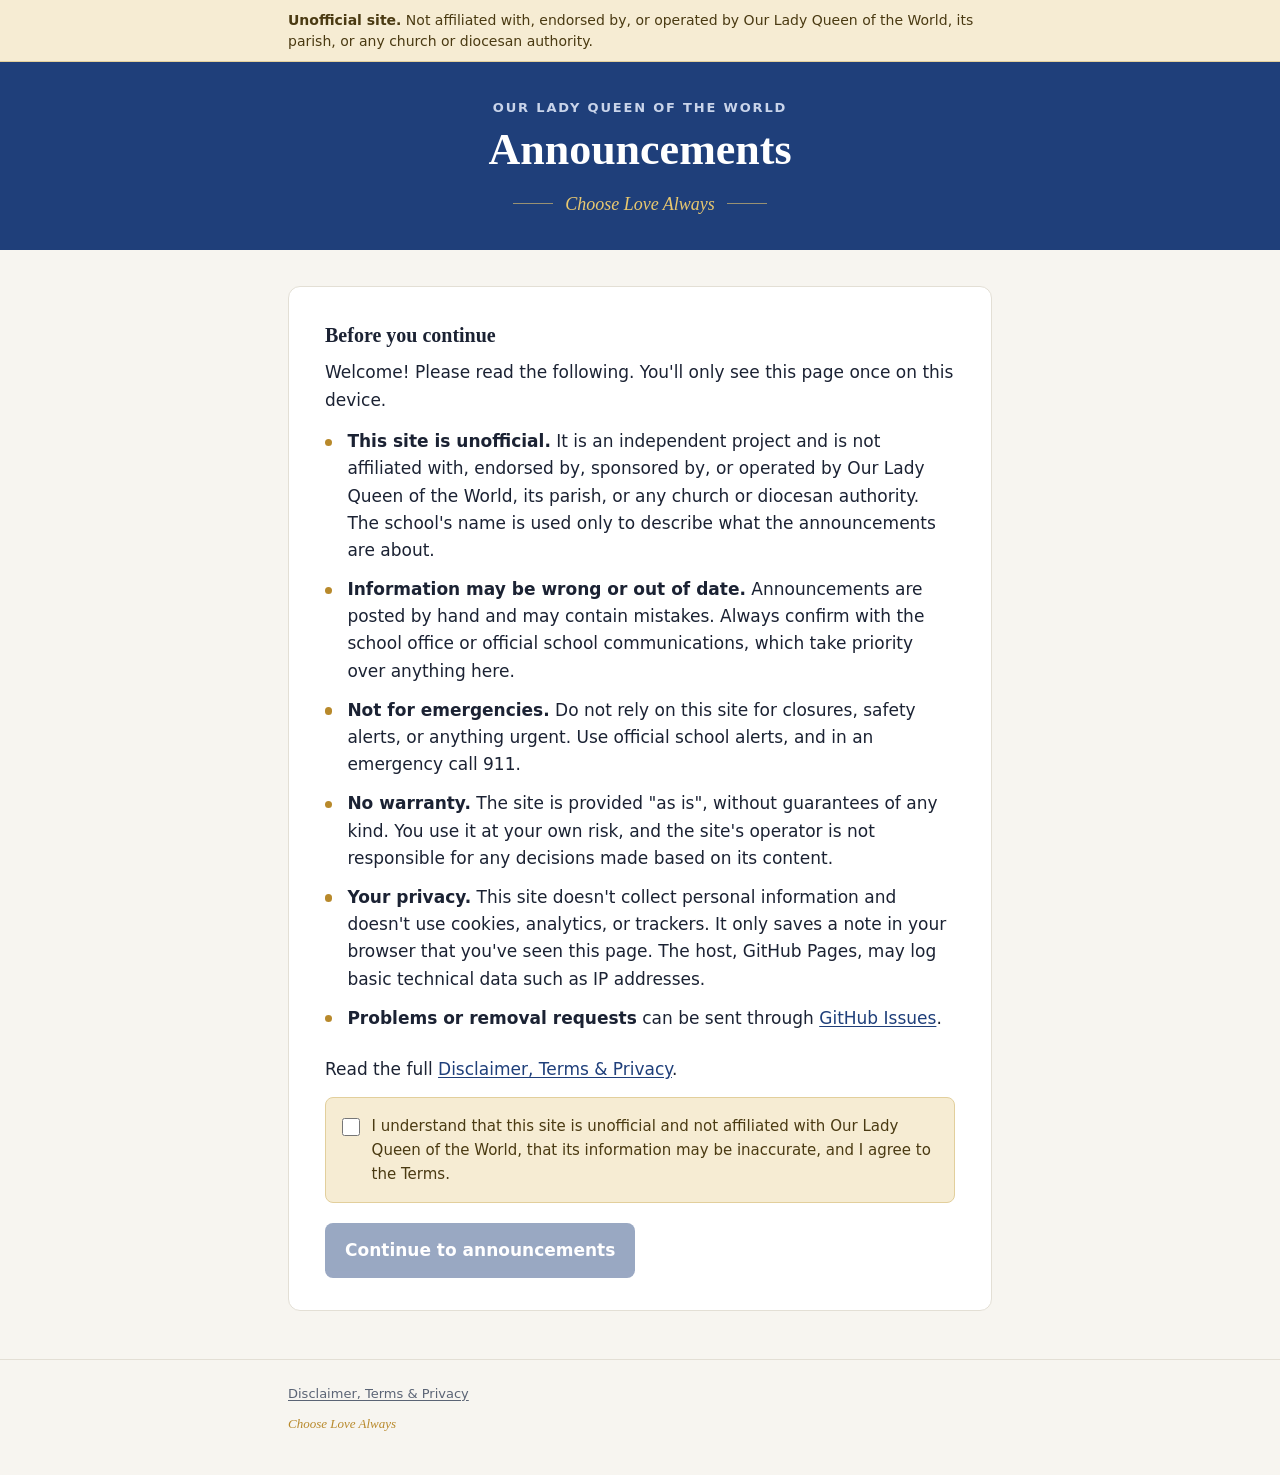
==== index.html @ 1a2df344 "Framework" ====
<!doctype html>
<html lang="en">
<head>
  <meta charset="utf-8">
  <meta name="viewport" content="width=device-width, initial-scale=1">
  <title>OLQW Announcements (Unofficial)</title>
  <meta name="description" content="Unofficial daily announcements for Our Lady Queen of the World. Not affiliated with or endorsed by the school.">
  <script src="assets/gate.js"></script>
  <link rel="stylesheet" href="assets/styles.css">
</head>
<body data-page="home">
  <div class="notice" role="note">
    <div class="wrap">
      <strong>Unofficial site.</strong> Not affiliated with, endorsed by, or operated by Our Lady Queen of the World, its parish, or any church or diocesan authority. Always confirm information with official school sources. <a href="legal.html">Details</a>
    </div>
  </div>

  <header class="site-header">
    <div class="wrap">
      <p class="school">Our Lady Queen of the World</p>
      <h1 class="site-title"><a href="index.html">Announcements</a></h1>
      <p class="motto">Choose Love Always</p>
      <nav class="nav" aria-label="Main">
        <a href="index.html" aria-current="page">Today</a>
        <a href="past.html">Past</a>
        <a href="legal.html">Legal</a>
      </nav>
    </div>
  </header>

  <main>
    <div class="wrap">
      <h2 class="page-heading">Today's Announcements</h2>
      <noscript><p>This page needs JavaScript turned on to show announcements.</p></noscript>
      <div id="announcements" aria-live="polite"></div>
    </div>
  </main>

  <footer class="site-footer">
    <div class="wrap">
      <p>This is an independent, unofficial website. It is not affiliated with, endorsed by, or operated by Our Lady Queen of the World or any related organization. Information may be inaccurate or out of date. Do not rely on it for emergencies or urgent matters.</p>
      <p><a href="legal.html">Disclaimer, Terms &amp; Privacy</a> · <a href="https://github.com/olqwh/announcements/issues" rel="noopener">Report a problem or request removal</a></p>
      <p class="footer-motto">Choose Love Always</p>
    </div>
  </footer>

  <script src="announcements.js"></script>
  <script src="assets/site.js"></script>
</body>
</html>
---- assets/styles.css ----
:root {
  --bg: #f7f5f0;
  --surface: #ffffff;
  --ink: #1b2233;
  --muted: #5b6475;
  --border: #e3dfd5;
  --accent: #1f3f7a;
  --header-bg: #1f3f7a;
  --header-ink: #ffffff;
  --header-muted: #c9d4ea;
  --gold: #b8892b;
  --motto: #e9c86f;
  --notice-bg: #f6ecd3;
  --notice-ink: #4a3a12;
  --notice-border: #e2cf9c;
  --focus: #b8892b;

  --serif: "Iowan Old Style", "Palatino Linotype", Palatino, Georgia, "Times New Roman", serif;
  --sans: system-ui, -apple-system, "Segoe UI", Roboto, "Helvetica Neue", Arial, sans-serif;
}

@media (prefers-color-scheme: dark) {
  :root:not([data-theme="light"]) {
    --bg: #0f1524;
    --surface: #182036;
    --ink: #e8ebf2;
    --muted: #a2abbd;
    --border: #2a3350;
    --accent: #9db8ee;
    --header-bg: #13234a;
    --header-ink: #ffffff;
    --header-muted: #aebcdb;
    --gold: #d9b45a;
    --motto: #e3c26a;
    --notice-bg: #2b2615;
    --notice-ink: #f0e2bb;
    --notice-border: #4d4220;
    --focus: #d9b45a;
  }
}

:root[data-theme="dark"] {
  --bg: #0f1524;
  --surface: #182036;
  --ink: #e8ebf2;
  --muted: #a2abbd;
  --border: #2a3350;
  --accent: #9db8ee;
  --header-bg: #13234a;
  --header-ink: #ffffff;
  --header-muted: #aebcdb;
  --gold: #d9b45a;
  --motto: #e3c26a;
  --notice-bg: #2b2615;
  --notice-ink: #f0e2bb;
  --notice-border: #4d4220;
  --focus: #d9b45a;
}

*, *::before, *::after { box-sizing: border-box; }

html { -webkit-text-size-adjust: 100%; }

body {
  margin: 0;
  min-height: 100vh;
  display: flex;
  flex-direction: column;
  background: var(--bg);
  color: var(--ink);
  font-family: var(--sans);
  font-size: 1.0625rem;
  line-height: 1.6;
}

a { color: var(--accent); text-underline-offset: 2px; }
a:focus-visible, button:focus-visible, input:focus-visible {
  outline: 3px solid var(--focus);
  outline-offset: 2px;
}

.wrap {
  width: 100%;
  max-width: 46rem;
  margin: 0 auto;
  padding: 0 16px;
}

/* Unaffiliation notice */
.notice {
  background: var(--notice-bg);
  color: var(--notice-ink);
  border-bottom: 1px solid var(--notice-border);
  font-size: 0.875rem;
  line-height: 1.5;
}
.notice .wrap { padding-top: 0.6rem; padding-bottom: 0.6rem; }
.notice strong { font-weight: 700; }
.notice a { color: inherit; }

/* Header */
.site-header {
  background: var(--header-bg);
  color: var(--header-ink);
  text-align: center;
}
.site-header .wrap { padding-top: 2.25rem; padding-bottom: 0; }
.school {
  margin: 0;
  font-family: var(--sans);
  font-size: 0.8125rem;
  font-weight: 600;
  letter-spacing: 0.14em;
  text-transform: uppercase;
  color: var(--header-muted);
}
.site-title {
  margin: 0.35rem 0 0;
  font-family: var(--serif);
  font-weight: 600;
  font-size: clamp(2rem, 7vw, 2.75rem);
  line-height: 1.15;
}
.site-title a { color: inherit; text-decoration: none; }
.motto {
  display: flex;
  align-items: center;
  justify-content: center;
  gap: 0.75rem;
  margin: 0.9rem 0 0;
  font-family: var(--serif);
  font-style: italic;
  font-size: 1.125rem;
  color: var(--motto);
}
.motto::before, .motto::after {
  content: "";
  width: 2.5rem;
  height: 1px;
  background: currentColor;
  opacity: 0.6;
}

.nav {
  display: flex;
  justify-content: center;
  gap: 0.25rem;
  margin-top: 1.75rem;
}
.nav a {
  padding: 0.65rem 1rem;
  color: var(--header-muted);
  text-decoration: none;
  font-weight: 600;
  font-size: 0.9375rem;
  border-bottom: 3px solid transparent;
}
.nav a:hover { color: var(--header-ink); }
.nav a[aria-current="page"] {
  color: var(--header-ink);
  border-bottom-color: var(--motto);
}

/* Main */
main { flex: 1; padding: 2.25rem 0 3rem; }

.page-heading {
  margin: 0 0 1.25rem;
  font-family: var(--serif);
  font-weight: 600;
  font-size: 1.75rem;
  line-height: 1.25;
}

.note {
  margin: 0 0 1.25rem;
  padding: 0.75rem 1rem;
  border-left: 3px solid var(--gold);
  background: var(--surface);
  color: var(--muted);
  font-size: 0.9375rem;
}

.day + .day { margin-top: 2.5rem; }
.day-heading {
  margin: 0 0 0.85rem;
  padding-bottom: 0.5rem;
  border-bottom: 1px solid var(--border);
  font-family: var(--serif);
  font-weight: 600;
  font-size: 1.25rem;
  color: var(--ink);
}

.cards { display: grid; gap: 0.85rem; }
.card {
  background: var(--surface);
  border: 1px solid var(--border);
  border-radius: 10px;
  padding: 1.1rem 1.25rem;
}
.card-title {
  margin: 0;
  font-size: 1.0625rem;
  font-weight: 650;
  line-height: 1.35;
}
.card-body {
  margin: 0.4rem 0 0;
  white-space: pre-line;
  overflow-wrap: anywhere;
}
.card-title + .card-body { color: var(--ink); }
.card > :first-child { margin-top: 0; }

.empty {
  text-align: center;
  padding: 3rem 1rem;
  border: 1px dashed var(--border);
  border-radius: 10px;
  color: var(--muted);
}
.empty-title { margin: 0; font-family: var(--serif); font-size: 1.25rem; color: var(--ink); }
.empty-text { margin: 0.35rem 0 0; }

.search {
  display: block;
  margin: 0 0 2rem;
}
.search span {
  display: block;
  margin-bottom: 0.35rem;
  font-size: 0.875rem;
  font-weight: 600;
  color: var(--muted);
}
.search input {
  width: 100%;
  padding: 0.7rem 0.9rem;
  font: inherit;
  color: var(--ink);
  background: var(--surface);
  border: 1px solid var(--border);
  border-radius: 8px;
}
.search input:disabled { opacity: 0.6; }

/* Prose (legal + intro) */
.prose h2 {
  margin: 2rem 0 0.5rem;
  font-family: var(--serif);
  font-weight: 600;
  font-size: 1.25rem;
}
.prose p, .prose ul { margin: 0 0 0.9rem; }
.prose ul { padding-left: 1.25rem; }
.prose li + li { margin-top: 0.35rem; }
.meta { color: var(--muted); font-size: 0.875rem; }

/* Intro */
.intro-card {
  background: var(--surface);
  border: 1px solid var(--border);
  border-radius: 12px;
  padding: 1.5rem 1.25rem;
}
@media (min-width: 600px) {
  .intro-card { padding: 2rem 2.25rem; }
}
.intro-card h2:first-child { margin-top: 0; }
.points { list-style: none; padding: 0 !important; margin: 0 0 1.5rem !important; }
.points li {
  position: relative;
  padding-left: 1.4rem;
}
.points li::before {
  content: "";
  position: absolute;
  left: 0;
  top: 0.62em;
  width: 0.45rem;
  height: 0.45rem;
  border-radius: 50%;
  background: var(--gold);
}
.points li + li { margin-top: 0.75rem !important; }

.agree {
  display: flex;
  gap: 0.7rem;
  align-items: flex-start;
  padding: 1rem;
  margin: 0 0 1.25rem;
  background: var(--notice-bg);
  color: var(--notice-ink);
  border: 1px solid var(--notice-border);
  border-radius: 8px;
  cursor: pointer;
  font-size: 0.9375rem;
}
.agree input { width: 1.15rem; height: 1.15rem; margin: 0.2rem 0 0; flex: none; accent-color: var(--gold); }

.btn {
  display: inline-block;
  width: 100%;
  padding: 0.85rem 1.25rem;
  font: inherit;
  font-weight: 650;
  color: #ffffff;
  background: #1f3f7a;
  border: 0;
  border-radius: 8px;
  cursor: pointer;
}
.btn:disabled { opacity: 0.45; cursor: not-allowed; }
@media (min-width: 600px) { .btn { width: auto; } }

noscript p {
  margin: 0 0 1.25rem;
  padding: 0.75rem 1rem;
  border: 1px solid var(--notice-border);
  background: var(--notice-bg);
  color: var(--notice-ink);
  border-radius: 8px;
}

/* Footer */
.site-footer {
  border-top: 1px solid var(--border);
  color: var(--muted);
  font-size: 0.8125rem;
  line-height: 1.55;
}
.site-footer .wrap { padding-top: 1.5rem; padding-bottom: 2rem; }
.site-footer p { margin: 0 0 0.6rem; }
.site-footer a { color: var(--muted); }
.footer-motto { font-family: var(--serif); font-style: italic; color: var(--gold); }
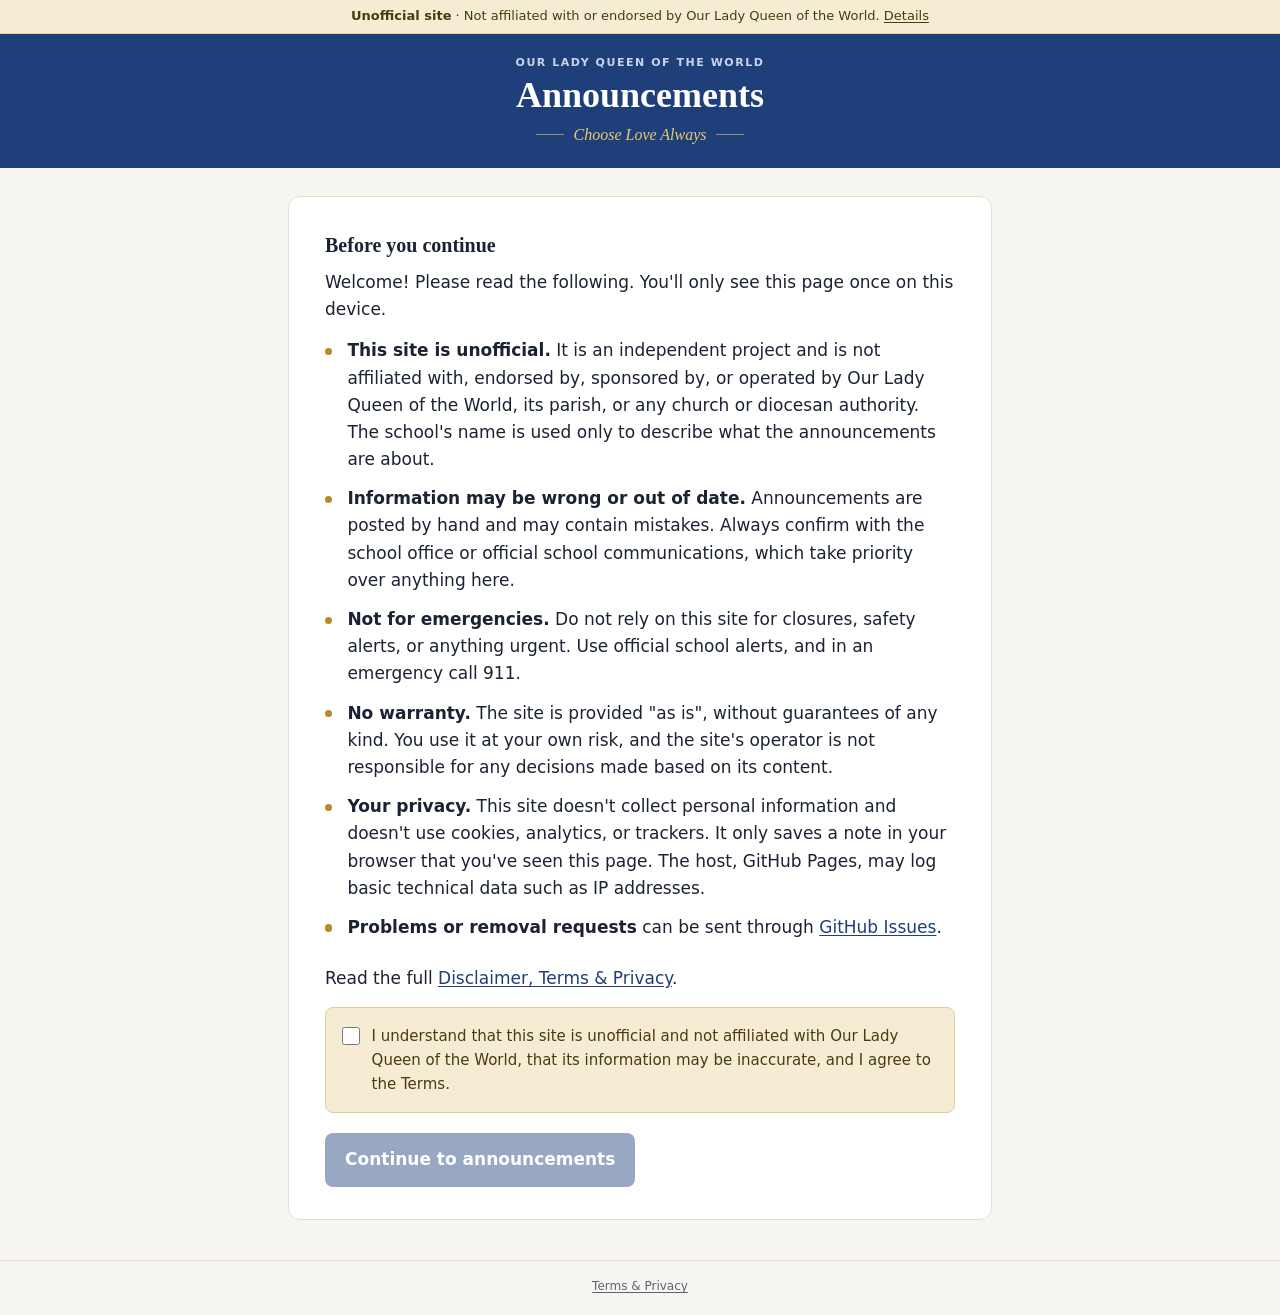
==== commit b08dea06: "Disclosure notices too large" ====
--- a/index.html
+++ b/index.html
@@ -10,9 +10,7 @@
 </head>
 <body data-page="home">
   <div class="notice" role="note">
-    <div class="wrap">
-      <strong>Unofficial site.</strong> Not affiliated with, endorsed by, or operated by Our Lady Queen of the World, its parish, or any church or diocesan authority. Always confirm information with official school sources. <a href="legal.html">Details</a>
-    </div>
+    <div class="wrap"><strong>Unofficial site</strong> · Not affiliated with or endorsed by Our Lady Queen of the World. <a href="legal.html">Details</a></div>
   </div>
 
   <header class="site-header">
@@ -38,9 +36,8 @@
 
   <footer class="site-footer">
     <div class="wrap">
-      <p>This is an independent, unofficial website. It is not affiliated with, endorsed by, or operated by Our Lady Queen of the World or any related organization. Information may be inaccurate or out of date. Do not rely on it for emergencies or urgent matters.</p>
-      <p><a href="legal.html">Disclaimer, Terms &amp; Privacy</a> · <a href="https://github.com/olqwh/announcements/issues" rel="noopener">Report a problem or request removal</a></p>
-      <p class="footer-motto">Choose Love Always</p>
+      <p>Independent and unofficial. Not affiliated with or endorsed by Our Lady Queen of the World. Information may be inaccurate, and this site is not for emergencies.</p>
+      <p><a href="legal.html">Terms &amp; Privacy</a> · <a href="https://github.com/olqwh/announcements/issues" rel="noopener">Report a problem</a></p>
     </div>
   </footer>
 
--- a/assets/styles.css
+++ b/assets/styles.css
@@ -91,10 +91,11 @@
   background: var(--notice-bg);
   color: var(--notice-ink);
   border-bottom: 1px solid var(--notice-border);
-  font-size: 0.875rem;
-  line-height: 1.5;
-}
-.notice .wrap { padding-top: 0.6rem; padding-bottom: 0.6rem; }
+  font-size: 0.8125rem;
+  line-height: 1.45;
+  text-align: center;
+}
+.notice .wrap { padding-top: 0.45rem; padding-bottom: 0.45rem; }
 .notice strong { font-weight: 700; }
 .notice a { color: inherit; }
 
@@ -104,21 +105,21 @@
   color: var(--header-ink);
   text-align: center;
 }
-.site-header .wrap { padding-top: 2.25rem; padding-bottom: 0; }
+.site-header .wrap { padding-top: 1.25rem; padding-bottom: 0; }
 .school {
   margin: 0;
   font-family: var(--sans);
-  font-size: 0.8125rem;
+  font-size: 0.6875rem;
   font-weight: 600;
   letter-spacing: 0.14em;
   text-transform: uppercase;
   color: var(--header-muted);
 }
 .site-title {
-  margin: 0.35rem 0 0;
-  font-family: var(--serif);
-  font-weight: 600;
-  font-size: clamp(2rem, 7vw, 2.75rem);
+  margin: 0.2rem 0 0;
+  font-family: var(--serif);
+  font-weight: 600;
+  font-size: clamp(1.625rem, 6vw, 2.25rem);
   line-height: 1.15;
 }
 .site-title a { color: inherit; text-decoration: none; }
@@ -126,16 +127,16 @@
   display: flex;
   align-items: center;
   justify-content: center;
-  gap: 0.75rem;
-  margin: 0.9rem 0 0;
+  gap: 0.6rem;
+  margin: 0.35rem 0 0;
   font-family: var(--serif);
   font-style: italic;
-  font-size: 1.125rem;
+  font-size: 1rem;
   color: var(--motto);
 }
 .motto::before, .motto::after {
   content: "";
-  width: 2.5rem;
+  width: 1.75rem;
   height: 1px;
   background: currentColor;
   opacity: 0.6;
@@ -145,10 +146,10 @@
   display: flex;
   justify-content: center;
   gap: 0.25rem;
-  margin-top: 1.75rem;
+  margin-top: 0.75rem;
 }
 .nav a {
-  padding: 0.65rem 1rem;
+  padding: 0.55rem 0.9rem;
   color: var(--header-muted);
   text-decoration: none;
   font-weight: 600;
@@ -162,13 +163,13 @@
 }
 
 /* Main */
-main { flex: 1; padding: 2.25rem 0 3rem; }
+main { flex: 1; padding: 1.75rem 0 2.5rem; }
 
 .page-heading {
-  margin: 0 0 1.25rem;
-  font-family: var(--serif);
-  font-weight: 600;
-  font-size: 1.75rem;
+  margin: 0 0 1rem;
+  font-family: var(--serif);
+  font-weight: 600;
+  font-size: 1.5rem;
   line-height: 1.25;
 }
 
@@ -215,13 +216,13 @@
 
 .empty {
   text-align: center;
-  padding: 3rem 1rem;
+  padding: 1.75rem 1rem;
   border: 1px dashed var(--border);
   border-radius: 10px;
   color: var(--muted);
 }
-.empty-title { margin: 0; font-family: var(--serif); font-size: 1.25rem; color: var(--ink); }
-.empty-text { margin: 0.35rem 0 0; }
+.empty-title { margin: 0; font-size: 1rem; font-weight: 600; color: var(--ink); }
+.empty-text { margin: 0.2rem 0 0; font-size: 0.9375rem; }
 
 .search {
   display: block;
@@ -328,10 +329,11 @@
 .site-footer {
   border-top: 1px solid var(--border);
   color: var(--muted);
-  font-size: 0.8125rem;
-  line-height: 1.55;
-}
-.site-footer .wrap { padding-top: 1.5rem; padding-bottom: 2rem; }
-.site-footer p { margin: 0 0 0.6rem; }
+  font-size: 0.75rem;
+  line-height: 1.5;
+  text-align: center;
+}
+.site-footer .wrap { padding-top: 1rem; padding-bottom: 1.25rem; }
+.site-footer p { margin: 0 0 0.35rem; }
+.site-footer p:last-child { margin-bottom: 0; }
 .site-footer a { color: var(--muted); }
-.footer-motto { font-family: var(--serif); font-style: italic; color: var(--gold); }
